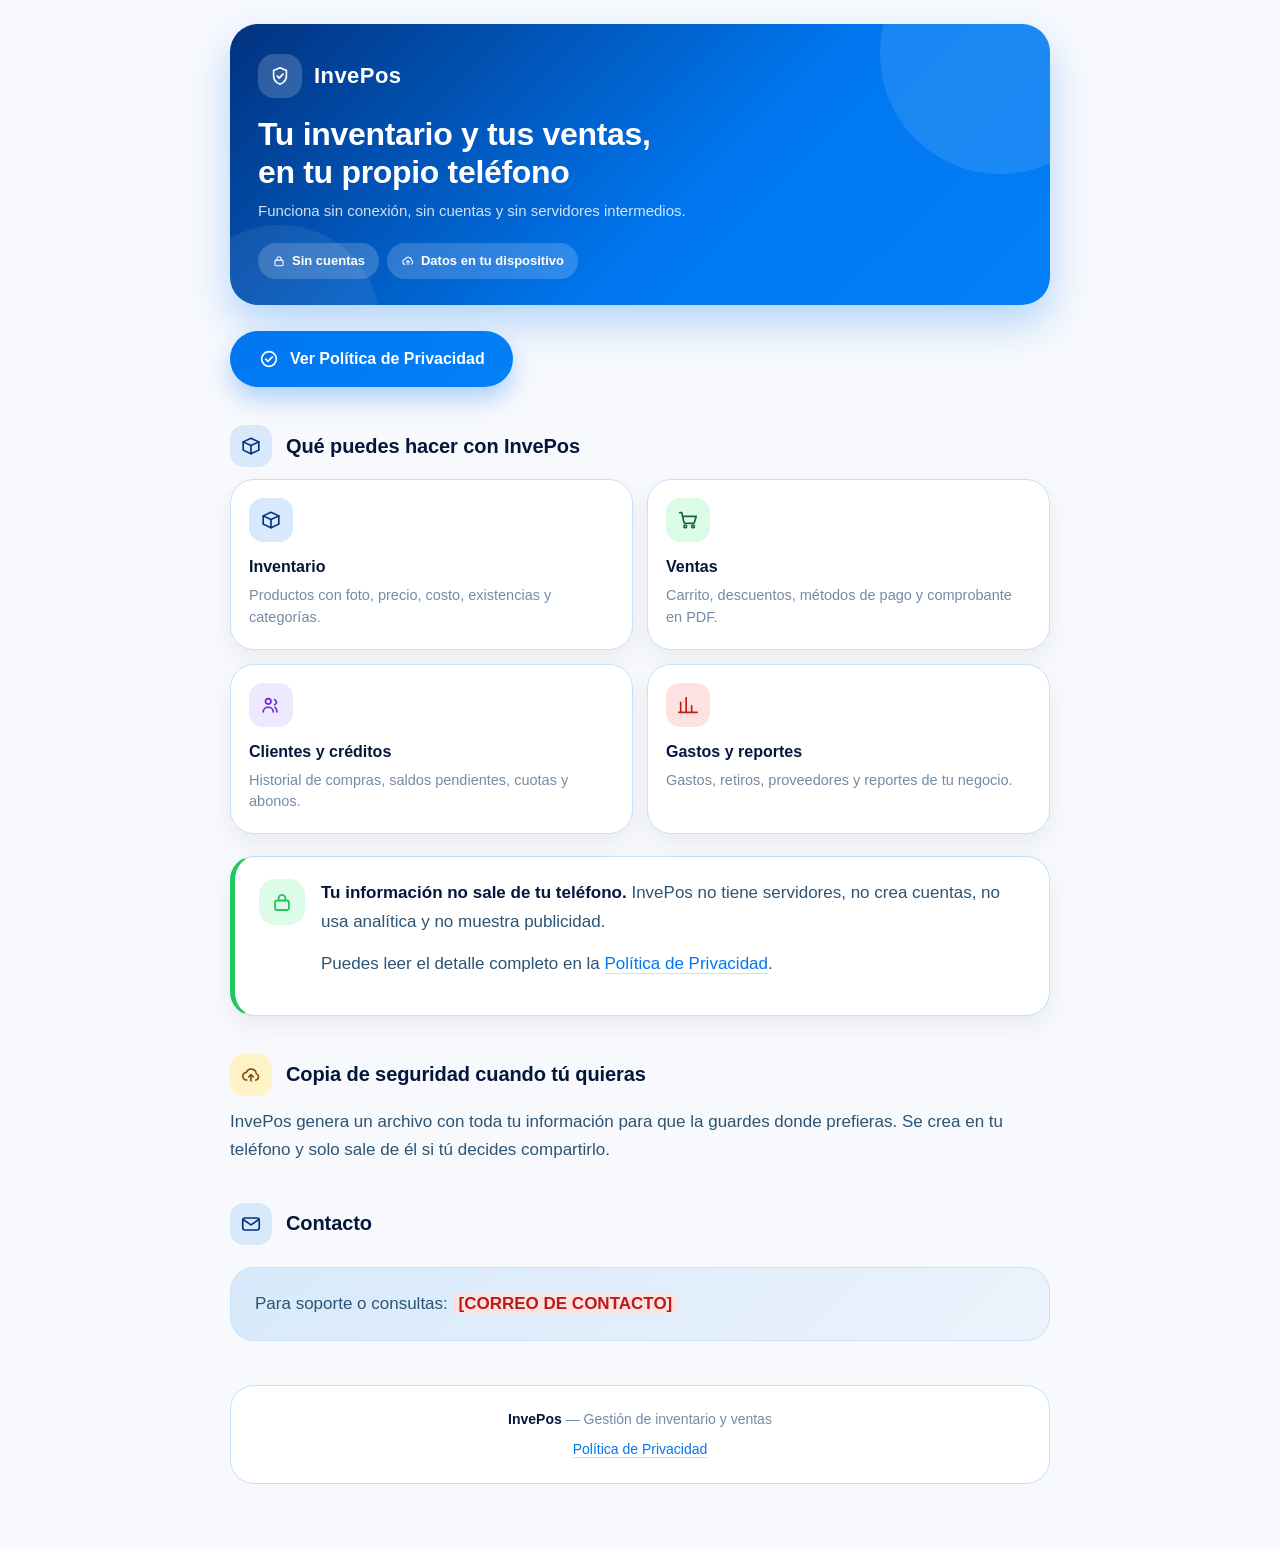
==== index.html @ 4da855ca "Sitio publico de politica de privacidad de InvePos" ====
<!DOCTYPE html>
<html lang="es">
<head>
<meta charset="utf-8">
<meta name="viewport" content="width=device-width, initial-scale=1">
<title>InvePos — Gestión de inventario y ventas</title>
<meta name="description" content="InvePos, la aplicación de inventario y punto de venta que funciona completamente en tu dispositivo.">
<link rel="stylesheet" href="styles.css">
</head>
<body>
<div class="wrap">

    <header class="hero">
        <div class="marca">
            <span class="logo"><svg viewBox="0 0 24 24" fill="none" stroke="currentColor" stroke-width="1.8" stroke-linecap="round" stroke-linejoin="round" aria-hidden="true"><path d="M12 3l7 3v6c0 4.4-2.9 7.4-7 9-4.1-1.6-7-4.6-7-9V6l7-3z"/><path d="M9 12.2l2.1 2.1L15.2 10"/></svg></span>
            <span class="nombre">InvePos</span>
        </div>
        <h1>Tu inventario y tus ventas,<br>en tu propio teléfono</h1>
        <p class="subtitulo">Funciona sin conexión, sin cuentas y sin servidores intermedios.</p>
        <div class="pills">
            <span class="pill"><svg viewBox="0 0 24 24" fill="none" stroke="currentColor" stroke-width="1.8" stroke-linecap="round" stroke-linejoin="round" aria-hidden="true"><rect x="5" y="10.5" width="14" height="9.5" rx="2.2"/><path d="M8.6 10.5V8.2a3.4 3.4 0 016.8 0v2.3"/></svg>Sin cuentas</span>
            <span class="pill"><svg viewBox="0 0 24 24" fill="none" stroke="currentColor" stroke-width="1.8" stroke-linecap="round" stroke-linejoin="round" aria-hidden="true"><path d="M7.5 17.5a4.2 4.2 0 01-.5-8.4 5.6 5.6 0 0110.8 1.5 3.6 3.6 0 01-.6 6.9"/><path d="M12 11.5v7"/><path d="M9.5 14L12 11.5 14.5 14"/></svg>Datos en tu dispositivo</span>
        </div>
    </header>

    <div class="botones">
        <a class="boton" href="privacidad/"><svg viewBox="0 0 24 24" fill="none" stroke="currentColor" stroke-width="1.8" stroke-linecap="round" stroke-linejoin="round" aria-hidden="true"><circle cx="12" cy="12" r="8"/><path d="M8.4 12.2l2.4 2.4 4.8-4.9"/></svg>Ver Política de Privacidad</a>
    </div>

    <div class="sec">
        <span class="ico"><svg viewBox="0 0 24 24" fill="none" stroke="currentColor" stroke-width="1.8" stroke-linecap="round" stroke-linejoin="round" aria-hidden="true"><path d="M3.5 7.5L12 3.5l8.5 4v9L12 20.5l-8.5-4v-9z"/><path d="M3.5 7.5L12 11.5l8.5-4"/><path d="M12 11.5v9"/></svg></span>
        <h2>Qué puedes hacer con InvePos</h2>
    </div>
    <div class="grid">
        <div class="accion">
            <span class="ico azul"><svg viewBox="0 0 24 24" fill="none" stroke="currentColor" stroke-width="1.8" stroke-linecap="round" stroke-linejoin="round" aria-hidden="true"><path d="M3.5 7.5L12 3.5l8.5 4v9L12 20.5l-8.5-4v-9z"/><path d="M3.5 7.5L12 11.5l8.5-4"/><path d="M12 11.5v9"/></svg></span>
            <h3>Inventario</h3>
            <p>Productos con foto, precio, costo, existencias y categorías.</p>
        </div>
        <div class="accion">
            <span class="ico verde2"><svg viewBox="0 0 24 24" fill="none" stroke="currentColor" stroke-width="1.8" stroke-linecap="round" stroke-linejoin="round" aria-hidden="true"><circle cx="9" cy="19" r="1.5"/><circle cx="17.5" cy="19" r="1.5"/><path d="M3 4h2.2l2.3 10.4a1.5 1.5 0 001.5 1.2h8.6a1.5 1.5 0 001.46-1.14L21 8H6"/></svg></span>
            <h3>Ventas</h3>
            <p>Carrito, descuentos, métodos de pago y comprobante en PDF.</p>
        </div>
        <div class="accion">
            <span class="ico morado"><svg viewBox="0 0 24 24" fill="none" stroke="currentColor" stroke-width="1.8" stroke-linecap="round" stroke-linejoin="round" aria-hidden="true"><circle cx="9" cy="8" r="3"/><path d="M3.5 19.5c0-3 2.5-5 5.5-5s5.5 2 5.5 5"/><path d="M16 6.2a3 3 0 010 5.6"/><path d="M18.5 19.5c0-2.1-.8-3.9-2-5"/></svg></span>
            <h3>Clientes y créditos</h3>
            <p>Historial de compras, saldos pendientes, cuotas y abonos.</p>
        </div>
        <div class="accion">
            <span class="ico rojo2"><svg viewBox="0 0 24 24" fill="none" stroke="currentColor" stroke-width="1.8" stroke-linecap="round" stroke-linejoin="round" aria-hidden="true"><path d="M4 20V9M10 20V4M16 20v-7M22 20H2"/></svg></span>
            <h3>Gastos y reportes</h3>
            <p>Gastos, retiros, proveedores y reportes de tu negocio.</p>
        </div>
    </div>

    <div class="card destacada">
        <span class="ico-grande"><svg viewBox="0 0 24 24" fill="none" stroke="currentColor" stroke-width="1.8" stroke-linecap="round" stroke-linejoin="round" aria-hidden="true"><rect x="5" y="10.5" width="14" height="9.5" rx="2.2"/><path d="M8.6 10.5V8.2a3.4 3.4 0 016.8 0v2.3"/></svg></span>
        <div>
            <p><strong>Tu información no sale de tu teléfono.</strong> InvePos no tiene servidores, no
            crea cuentas, no usa analítica y no muestra publicidad.</p>
            <p>Puedes leer el detalle completo en la
            <a href="privacidad/">Política de Privacidad</a>.</p>
        </div>
    </div>

    <div class="sec">
        <span class="ico ambar"><svg viewBox="0 0 24 24" fill="none" stroke="currentColor" stroke-width="1.8" stroke-linecap="round" stroke-linejoin="round" aria-hidden="true"><path d="M7.5 17.5a4.2 4.2 0 01-.5-8.4 5.6 5.6 0 0110.8 1.5 3.6 3.6 0 01-.6 6.9"/><path d="M12 11.5v7"/><path d="M9.5 14L12 11.5 14.5 14"/></svg></span>
        <h2>Copia de seguridad cuando tú quieras</h2>
    </div>
    <p>InvePos genera un archivo con toda tu información para que la guardes donde prefieras. Se crea
    en tu teléfono y solo sale de él si tú decides compartirlo.</p>

    <div class="sec">
        <span class="ico"><svg viewBox="0 0 24 24" fill="none" stroke="currentColor" stroke-width="1.8" stroke-linecap="round" stroke-linejoin="round" aria-hidden="true"><rect x="3" y="5.5" width="18" height="13" rx="2.4"/><path d="M3.8 7.4l8.2 5.6 8.2-5.6"/></svg></span>
        <h2>Contacto</h2>
    </div>
    <div class="contacto">
        <p>Para soporte o consultas: <strong><span class="relleno">[CORREO DE CONTACTO]</span></strong></p>
    </div>

    <footer class="pie">
        <p><strong>InvePos</strong> — Gestión de inventario y ventas</p>
        <p><a href="privacidad/">Política de Privacidad</a></p>
    </footer>

</div>
</body>
</html>
---- styles.css ----
/* ==========================================================================
   Invo — web pública
   Estilos basados en los tokens reales de la app (src/theme/colors.ts).
   HTML plano, sin JavaScript y sin recursos externos: la política debe
   cargar siempre, incluso con JS bloqueado o red lenta.
   ========================================================================== */

:root {
    /* Marca */
    --primary: #0077F0;
    --primary-bright: #0380F8;
    --primary-deep: #02327E;
    --navy: #0D2850;
    --deep-navy: #04173B;
    --soft-blue: #C8E1F9;
    --blue-surface: #D7E9FB;
    --light-surface: #ECF3FC;

    /* Neutros y textos */
    --background: #F7F9FD;
    --surface: #FFFFFF;
    --text-primary: #04173B;
    --text-secondary: #2C5474;
    --text-muted: #748BA5;

    /* Semánticos */
    --warning: #F59E0B;
    --warning-light: #FEF3C7;
    --warning-text: #854D0E;
    --success: #22C55E;
    --success-light: #DCFCE7;
    --success-text: #166534;
    --danger: #EF4444;
    --danger-light: #FEE2E2;

    /* Formas */
    --radius-lg: 16px;
    --radius-xl: 24px;
    --radius-2xl: 28px;
    --radius-full: 999px;

    --shadow-card: 0 10px 24px rgba(4, 23, 59, 0.06);
    --shadow-hero: 0 18px 40px rgba(0, 119, 240, 0.28);
}

* { box-sizing: border-box; }

html { -webkit-text-size-adjust: 100%; scroll-behavior: smooth; }

body {
    margin: 0;
    overflow-x: hidden;
    padding: 0 20px 64px;
    background: var(--background);
    color: var(--text-primary);
    font-family: -apple-system, BlinkMacSystemFont, "Segoe UI", Roboto, "Helvetica Neue", Arial, sans-serif;
    font-size: 17px;
    line-height: 1.68;
}

.wrap { max-width: 820px; margin: 0 auto; }

svg { width: 22px; height: 22px; display: block; }

/* ── Hero con degradado (igual que la tarjeta de resumen de la app) ── */
.hero {
    position: relative;
    overflow: hidden;
    margin-top: 24px;
    padding: 30px 28px 26px;
    border-radius: var(--radius-2xl);
    background: linear-gradient(135deg, var(--primary-deep) 0%, var(--primary) 58%, var(--primary-bright) 100%);
    box-shadow: var(--shadow-hero);
    color: #fff;
}

.hero::before {
    content: "";
    position: absolute;
    top: -90px;
    right: -70px;
    width: 240px;
    height: 240px;
    border-radius: 50%;
    background: rgba(255, 255, 255, 0.10);
}

.hero::after {
    content: "";
    position: absolute;
    bottom: -120px;
    left: -50px;
    width: 200px;
    height: 200px;
    border-radius: 50%;
    background: rgba(255, 255, 255, 0.07);
}

.hero > * { position: relative; }

.marca {
    display: flex;
    align-items: center;
    gap: 12px;
    margin-bottom: 18px;
}

.marca .logo {
    width: 44px;
    height: 44px;
    border-radius: var(--radius-lg);
    background: rgba(255, 255, 255, 0.18);
    display: grid;
    place-items: center;
    color: #fff;
}

.marca .nombre {
    font-size: 22px;
    font-weight: 800;
    letter-spacing: 0.02em;
}

.hero h1 {
    margin: 0 0 6px;
    font-size: 32px;
    line-height: 1.18;
    font-weight: 800;
    letter-spacing: -0.01em;
}

.hero .subtitulo {
    margin: 0 0 20px;
    font-size: 15px;
    color: rgba(255, 255, 255, 0.82);
}

.pills { display: flex; flex-wrap: wrap; gap: 8px; }

.pill {
    display: inline-flex;
    align-items: center;
    gap: 6px;
    padding: 7px 14px;
    border-radius: var(--radius-full);
    background: rgba(255, 255, 255, 0.18);
    font-size: 13px;
    font-weight: 600;
    color: #fff;
    white-space: nowrap;
    max-width: 100%;
}

.pill svg { width: 14px; height: 14px; }

/* Línea de metadatos del hero: aquí van los textos largos, no en los pills */
.hero-meta {
    margin: 14px 0 0;
    font-size: 14px;
    color: rgba(255, 255, 255, 0.85);
}

/* ── Tarjetas ── */
.card {
    background: var(--surface);
    border: 1px solid var(--soft-blue);
    border-radius: var(--radius-xl);
    padding: 22px 24px;
    box-shadow: var(--shadow-card);
    margin: 22px 0;
}

.card > :last-child { margin-bottom: 0; }

.card.destacada {
    border-left: 5px solid var(--success);
    display: flex;
    gap: 16px;
    align-items: flex-start;
}

.card.destacada .ico-grande {
    flex: 0 0 auto;
    width: 46px;
    height: 46px;
    border-radius: var(--radius-lg);
    background: var(--success-light);
    color: var(--success);
    display: grid;
    place-items: center;
}

.card.destacada .ico-grande svg { width: 24px; height: 24px; }

/* ── Encabezado de sección con icono en círculo pastel ── */
.sec {
    display: flex;
    align-items: center;
    gap: 14px;
    margin: 38px 0 12px;
}

.sec .ico {
    flex: 0 0 auto;
    width: 42px;
    height: 42px;
    border-radius: 14px;
    background: var(--blue-surface);
    color: var(--primary-deep);
    display: grid;
    place-items: center;
}

.sec .ico.verde { background: var(--success-light); color: var(--success-text); }
.sec .ico.rojo { background: var(--danger-light); color: #B91C1C; }
.sec .ico.ambar { background: var(--warning-light); color: var(--warning-text); }

.sec h2 {
    margin: 0;
    font-size: 20px;
    font-weight: 750;
    color: var(--text-primary);
    letter-spacing: -0.005em;
}

/* ── Texto ── */
p { margin: 0 0 14px; color: var(--text-secondary); }
h3 { margin: 24px 0 8px; font-size: 17px; color: var(--text-primary); }
ul { margin: 0 0 16px; padding-left: 4px; list-style: none; }
li {
    position: relative;
    padding-left: 24px;
    margin-bottom: 8px;
    color: var(--text-secondary);
}
li::before {
    content: "";
    position: absolute;
    left: 6px;
    top: 11px;
    width: 6px;
    height: 6px;
    border-radius: 50%;
    background: var(--primary);
}
li ul { margin-top: 8px; }

strong { color: var(--text-primary); font-weight: 700; }
a { color: var(--primary); text-decoration: none; border-bottom: 1px solid var(--soft-blue); }
a:hover { border-bottom-color: var(--primary); }

code {
    background: var(--light-surface);
    border: 1px solid var(--soft-blue);
    border-radius: 6px;
    padding: 1px 6px;
    font-size: 15px;
    color: var(--primary-deep);
}

/* ── Avisos ── */
.aviso {
    display: flex;
    gap: 16px;
    align-items: flex-start;
    background: var(--warning-light);
    border: 1px solid #FCD34D;
    border-radius: var(--radius-xl);
    padding: 20px 22px;
    margin: 22px 0;
}

.aviso .ico-aviso {
    flex: 0 0 auto;
    width: 42px;
    height: 42px;
    border-radius: 14px;
    background: rgba(245, 158, 11, 0.22);
    color: var(--warning-text);
    display: grid;
    place-items: center;
}

.aviso p, .aviso strong { color: var(--warning-text); }
.aviso p:last-child { margin-bottom: 0; }
.aviso ol { margin: 6px 0 0; padding-left: 20px; }
.aviso li { color: var(--warning-text); padding-left: 4px; margin-bottom: 10px; }
.aviso li::before { display: none; }
.aviso li:last-child { margin-bottom: 0; }

/* ── Tabla de permisos ── */
.tabla {
    border: 1px solid var(--soft-blue);
    border-radius: var(--radius-xl);
    overflow: hidden;
    margin: 8px 0 20px;
    background: var(--surface);
    box-shadow: var(--shadow-card);
}

/* table-layout: fixed es lo que impide que la tabla ensanche la página:
   reparte el ancho del contenedor y hace que el texto se ajuste dentro. */
table {
    width: 100%;
    border-collapse: collapse;
    font-size: 15.5px;
    table-layout: fixed;
}

th, td {
    text-align: left;
    padding: 13px 18px;
    vertical-align: top;
    overflow-wrap: anywhere;
    word-break: break-word;
}

th {
    background: var(--blue-surface);
    color: var(--primary-deep);
    font-weight: 750;
    font-size: 14px;
    letter-spacing: 0.02em;
    text-transform: uppercase;
}

td { color: var(--text-secondary); border-top: 1px solid var(--soft-blue); }
td:first-child { font-weight: 650; color: var(--text-primary); width: 28%; }
td:last-child { width: 24%; }

/* ── Contacto y pie ── */
.contacto {
    background: linear-gradient(135deg, var(--blue-surface) 0%, var(--light-surface) 100%);
    border: 1px solid var(--soft-blue);
    border-radius: var(--radius-xl);
    padding: 22px 24px;
    margin: 22px 0 28px;
}

.contacto p { margin: 0; color: var(--text-secondary); }
.contacto strong { color: var(--primary-deep); }

footer.pie {
    margin-top: 44px;
    padding: 22px 24px;
    border-radius: var(--radius-xl);
    background: var(--surface);
    border: 1px solid var(--soft-blue);
    text-align: center;
    font-size: 14px;
    color: var(--text-muted);
}

footer.pie p { margin: 0 0 6px; color: var(--text-muted); font-size: 14px; }
footer.pie p:last-child { margin-bottom: 0; }

/* ── Botones pill ── */
.botones { display: flex; flex-wrap: wrap; gap: 12px; margin: 26px 0 8px; }

.boton {
    display: inline-flex;
    align-items: center;
    gap: 10px;
    background: linear-gradient(135deg, var(--primary) 0%, var(--primary-bright) 100%);
    color: #fff;
    font-weight: 700;
    font-size: 16px;
    padding: 15px 28px;
    border-radius: var(--radius-full);
    box-shadow: 0 12px 24px rgba(0, 119, 240, 0.30);
    border: none;
}

.boton.secundario {
    background: var(--surface);
    color: var(--primary-deep);
    border: 1.5px solid var(--primary);
    box-shadow: none;
}

/* ── Marcadores por reemplazar ── */
.relleno {
    background: var(--danger-light);
    color: #B91C1C;
    font-weight: 700;
    padding: 1px 6px;
    border-radius: 6px;
    overflow-wrap: anywhere;
    word-break: break-word;
    box-decoration-break: clone;
    -webkit-box-decoration-break: clone;
}

/* ── Rejilla de acciones (misma idea que el dashboard de la app) ── */
.grid {
    display: grid;
    grid-template-columns: repeat(2, 1fr);
    gap: 14px;
    margin: 10px 0 22px;
}

.accion {
    background: var(--surface);
    border: 1px solid var(--soft-blue);
    border-radius: var(--radius-xl);
    padding: 18px 18px 20px;
    box-shadow: var(--shadow-card);
}

.accion .ico {
    width: 44px;
    height: 44px;
    border-radius: 14px;
    display: grid;
    place-items: center;
    margin-bottom: 12px;
}

.accion h3 { margin: 0 0 4px; font-size: 16px; font-weight: 750; }
.accion p { margin: 0; font-size: 14.5px; color: var(--text-muted); line-height: 1.5; }

.ico.azul   { background: var(--blue-surface);  color: var(--primary-deep); }
.ico.verde2 { background: var(--success-light); color: var(--success-text); }
.ico.rojo2  { background: var(--danger-light);  color: #B91C1C; }
.ico.morado { background: #EDE9FE;              color: #6D28D9; }

@media (max-width: 560px) {
    .grid { grid-template-columns: 1fr; }
}

/* ── Responsive ── */
@media (max-width: 560px) {
    body { font-size: 16px; padding: 0 16px 48px; }
    .hero { padding: 26px 22px 22px; }
    .hero h1 { font-size: 26px; }
    .sec h2 { font-size: 18px; }
    .card, .aviso, .contacto { padding: 18px 18px; }
    .card.destacada, .aviso { flex-direction: column; gap: 12px; }
    .boton { width: 100%; justify-content: center; }

    /* Tabla de permisos → tarjetas apiladas */
    .tabla table, .tabla tr, .tabla td { display: block; width: auto; }
    .tabla tr:first-child { display: none; }
    .tabla tr {
        padding: 16px 18px;
        border-top: 1px solid var(--soft-blue);
    }
    .tabla tr:first-of-type { border-top: none; }
    .tabla td { border: none; padding: 0; }
    .tabla td:first-child {
        width: auto !important;
        font-size: 16px;
        margin-bottom: 6px;
    }
    .tabla td:nth-child(2) {
        width: auto !important;
        font-size: 14.5px;
        line-height: 1.55;
    }
    .tabla td:last-child {
        width: auto !important;
        margin-top: 9px;
        font-size: 13.5px;
        color: var(--text-muted);
    }
    .tabla td:last-child::before {
        content: "Obligatorio: ";
        font-weight: 700;
        color: var(--text-primary);
    }
}

/* ── Impresión ── */
@media print {
    body { background: #fff; padding: 0; font-size: 11.5pt; color: #000; }
    .hero {
        background: none !important;
        color: #000;
        box-shadow: none;
        border: 1px solid #999;
        padding: 16px 18px;
    }
    .hero h1 { font-size: 18pt; }
    .hero .subtitulo, .pill { color: #333; }
    .pill { background: #eee; }
    .marca .logo { background: #eee; color: #333; }
    .card, .tabla, .aviso, .contacto { box-shadow: none; page-break-inside: avoid; }
    .sec { page-break-after: avoid; }
    .botones { display: none; }
    a { color: #000; border: none; }
}
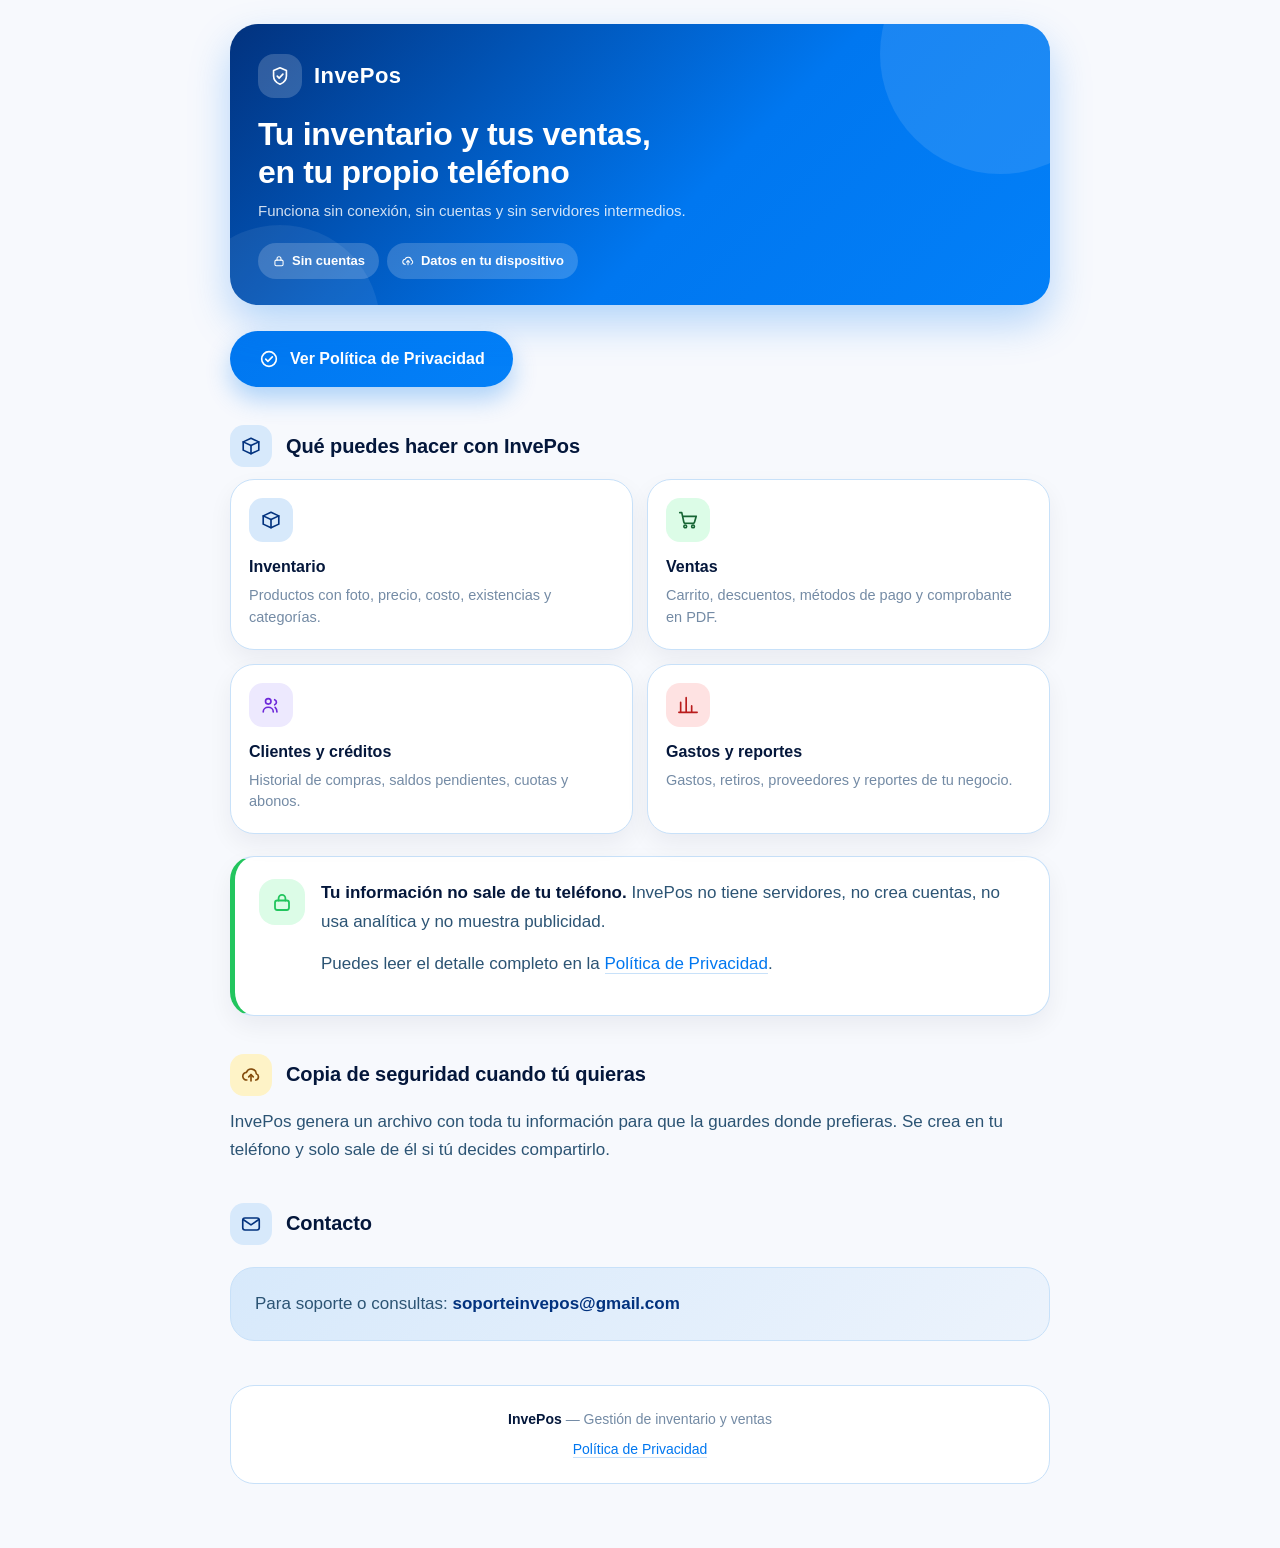
==== commit 0b341a88: "Anadir correo de contacto soporteinvepos@gmail.com" ====
--- a/index.html
+++ b/index.html
@@ -76,7 +76,7 @@
         <h2>Contacto</h2>
     </div>
     <div class="contacto">
-        <p>Para soporte o consultas: <strong><span class="relleno">[CORREO DE CONTACTO]</span></strong></p>
+        <p>Para soporte o consultas: <strong>soporteinvepos@gmail.com</strong></p>
     </div>
 
     <footer class="pie">
--- a/styles.css
+++ b/styles.css
@@ -1,5 +1,5 @@
 /* ==========================================================================
-   Invo — web pública
+   InvePos — web pública
    Estilos basados en los tokens reales de la app (src/theme/colors.ts).
    HTML plano, sin JavaScript y sin recursos externos: la política debe
    cargar siempre, incluso con JS bloqueado o red lenta.
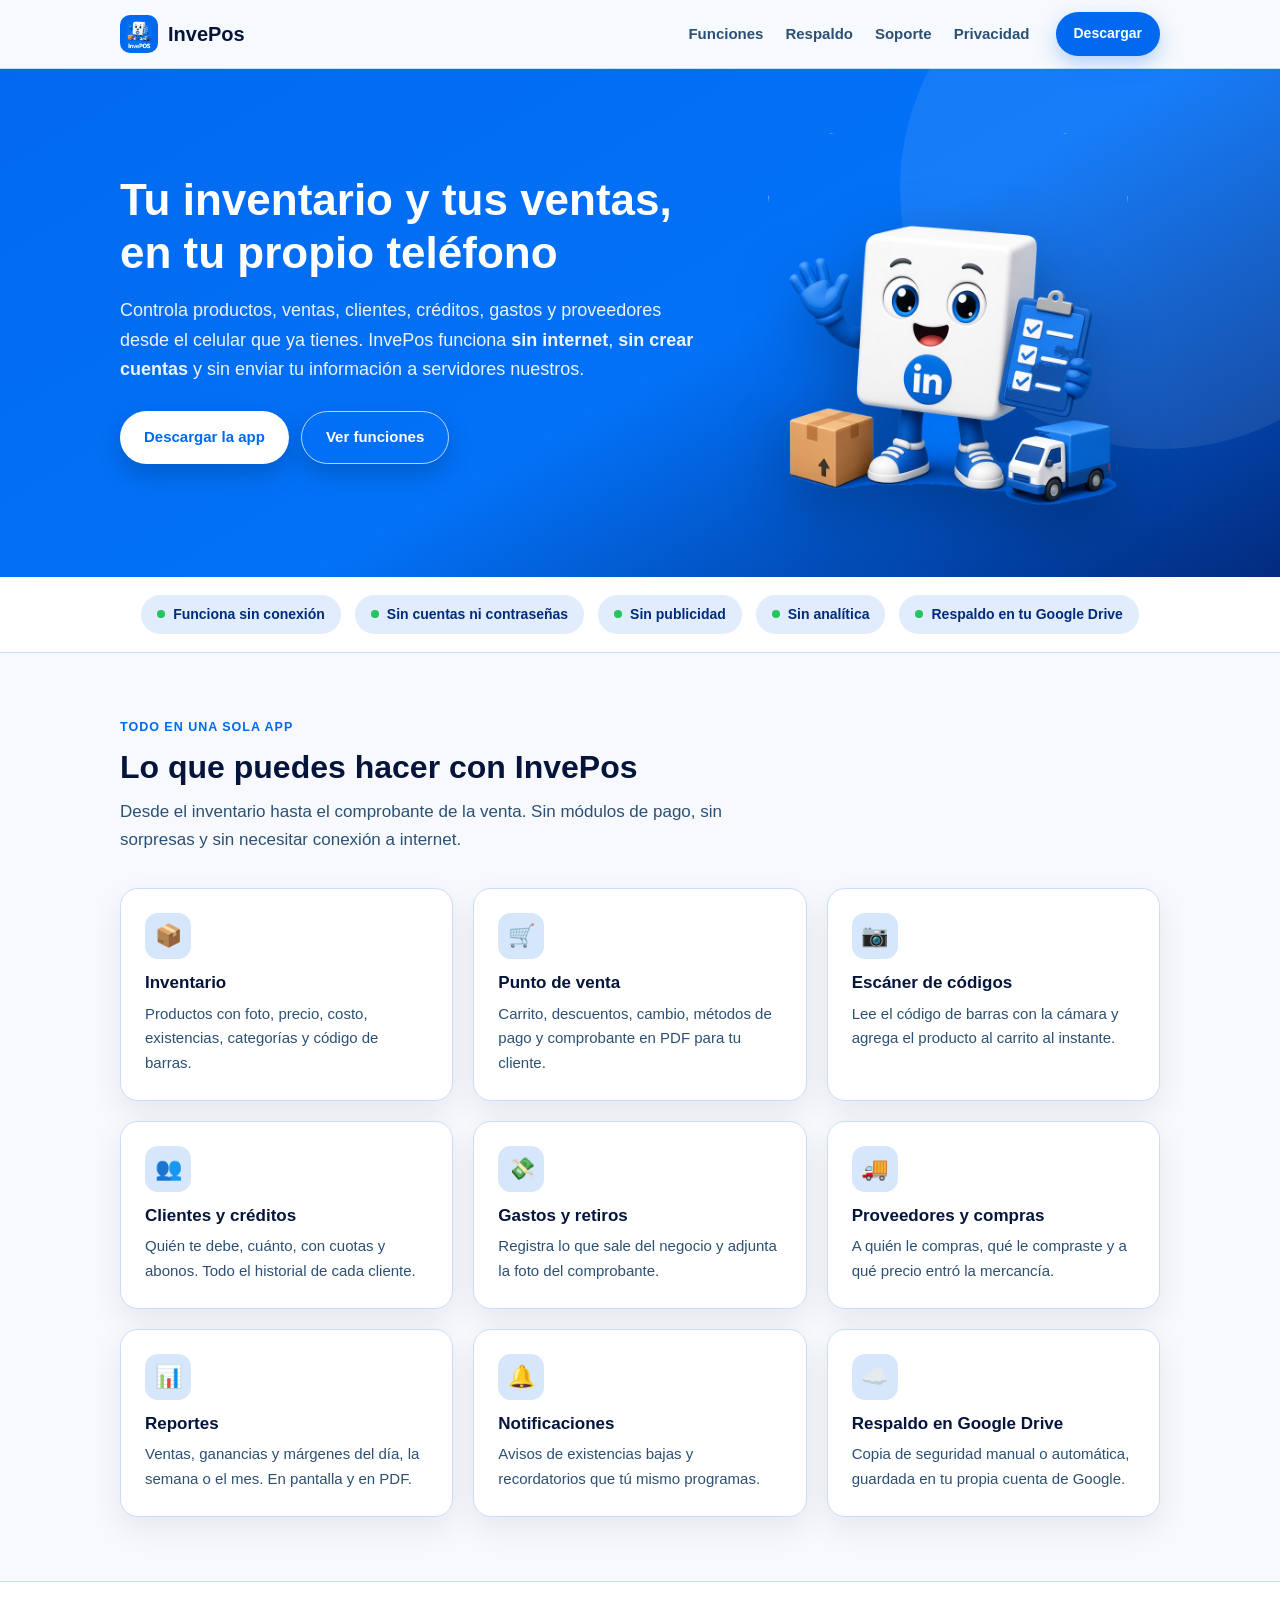
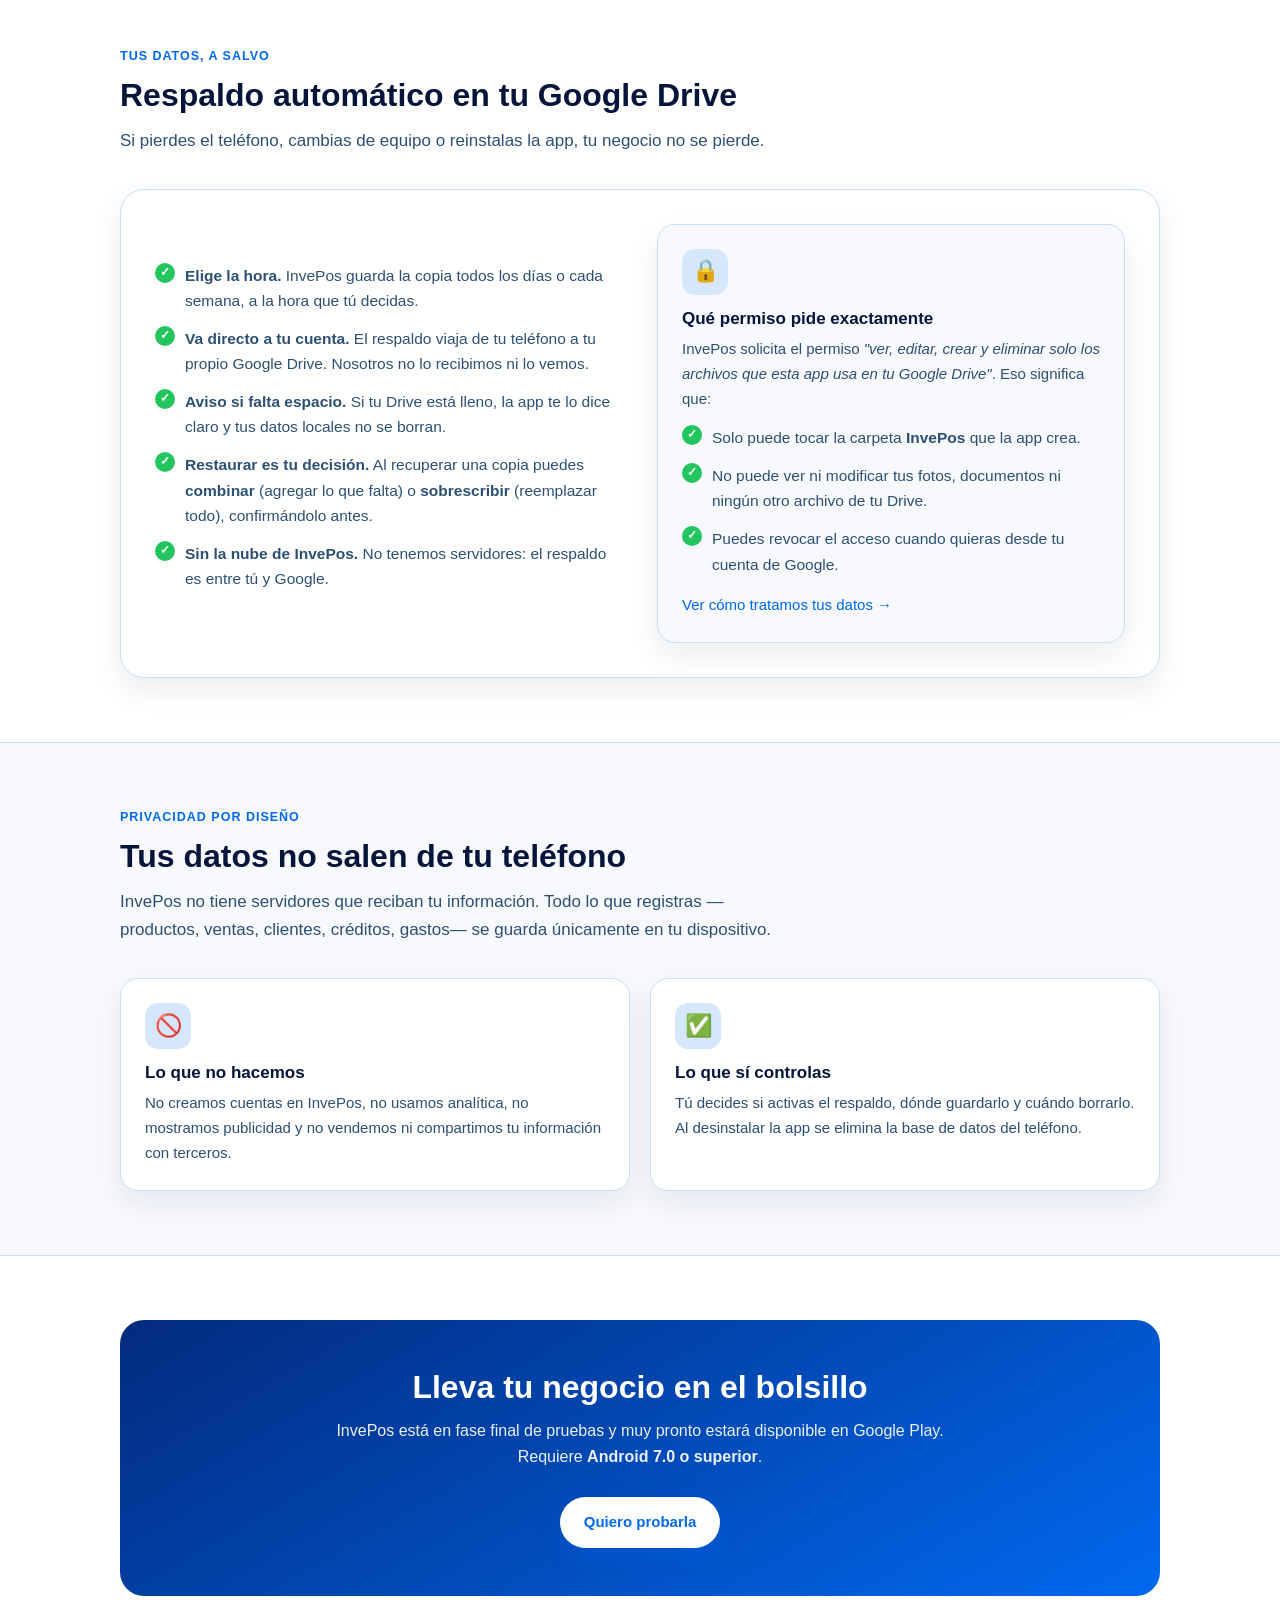
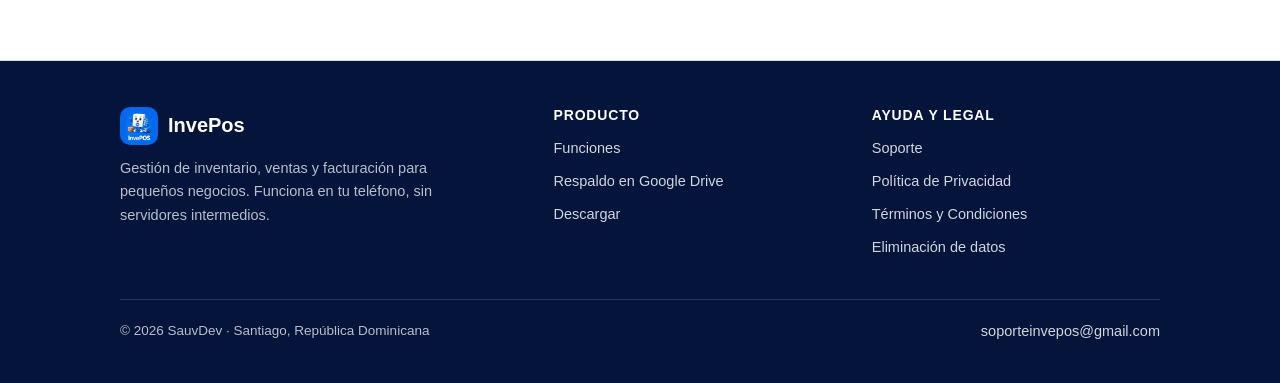
==== commit 7945d885: "Ajuste del sitio con los nuevos cambios de la app (respaldo en Google Drive) - Portada rediseñada co" ====
--- a/index.html
+++ b/index.html
@@ -3,87 +3,158 @@
 <head>
 <meta charset="utf-8">
 <meta name="viewport" content="width=device-width, initial-scale=1">
-<title>InvePos — Gestión de inventario y ventas</title>
-<meta name="description" content="InvePos, la aplicación de inventario y punto de venta que funciona completamente en tu dispositivo.">
-<link rel="stylesheet" href="styles.css">
+<title>InvePos — Inventario, ventas y facturación para tu negocio</title>
+<meta name="description" content="InvePos es el punto de venta para tu negocio: productos, ventas, clientes, créditos, gastos y proveedores. Funciona sin internet y sin cuentas, con respaldo opcional en tu propio Google Drive.">
+<link rel="canonical" href="https://dansauv.github.io/InvePos-privacy-policy/">
+<meta property="og:title" content="InvePos — Inventario, ventas y facturación para tu negocio">
+<meta property="og:description" content="InvePos es el punto de venta para tu negocio: productos, ventas, clientes, créditos, gastos y proveedores. Funciona sin internet y sin cuentas, con respaldo opcional en tu propio Google Drive.">
+<meta property="og:type" content="website">
+<meta property="og:url" content="https://dansauv.github.io/InvePos-privacy-policy/">
+<meta property="og:image" content="https://dansauv.github.io/InvePos-privacy-policy/assets/icono.png">
+<meta name="theme-color" content="#0169EF">
+<link rel="icon" href="assets/icono.png">
+<link rel="apple-touch-icon" href="assets/icono.png">
+<link rel="stylesheet" href="assets/estilos.css">
 </head>
 <body>
-<div class="wrap">
+<header class="topbar">
+  <div class="wrap">
+    <a class="brand" href="./"><img src="assets/icono.png" alt="InvePos">InvePos</a>
+    <nav class="nav">
+      <a href="#funciones">Funciones</a>
+      <a href="#respaldo">Respaldo</a>
+      <a href="soporte/">Soporte</a>
+      <a href="privacidad/">Privacidad</a>
+      <a class="btn small" href="#descargar">Descargar</a>
+    </nav>
+  </div>
+</header>
+<main>
+  <section class="hero">
+    <div class="wrap">
+      <div>
+        <h1>Tu inventario y tus ventas, en tu propio teléfono</h1>
+        <p class="lead">Controla productos, ventas, clientes, créditos, gastos y proveedores desde el celular que ya tienes. InvePos funciona <strong>sin internet</strong>, <strong>sin crear cuentas</strong> y sin enviar tu información a servidores nuestros.</p>
+        <div class="acciones">
+          <a class="btn" href="#descargar">Descargar la app</a>
+          <a class="btn ghost" href="#funciones">Ver funciones</a>
+        </div>
+      </div>
+      <div><img class="mascota" src="assets/mascota.png" alt="Mascota de InvePos saludando"></div>
+    </div>
+  </section>
 
-    <header class="hero">
-        <div class="marca">
-            <span class="logo"><svg viewBox="0 0 24 24" fill="none" stroke="currentColor" stroke-width="1.8" stroke-linecap="round" stroke-linejoin="round" aria-hidden="true"><path d="M12 3l7 3v6c0 4.4-2.9 7.4-7 9-4.1-1.6-7-4.6-7-9V6l7-3z"/><path d="M9 12.2l2.1 2.1L15.2 10"/></svg></span>
-            <span class="nombre">InvePos</span>
+  <div class="trust">
+    <div class="wrap">
+      <span class="chip"><span class="dot"></span> Funciona sin conexión</span>
+      <span class="chip"><span class="dot"></span> Sin cuentas ni contraseñas</span>
+      <span class="chip"><span class="dot"></span> Sin publicidad</span>
+      <span class="chip"><span class="dot"></span> Sin analítica</span>
+      <span class="chip"><span class="dot"></span> Respaldo en tu Google Drive</span>
+    </div>
+  </div>
+
+  <section id="funciones">
+    <div class="wrap">
+      <div class="eyebrow">Todo en una sola app</div>
+      <h2>Lo que puedes hacer con InvePos</h2>
+      <p class="intro">Desde el inventario hasta el comprobante de la venta. Sin módulos de pago, sin sorpresas y sin necesitar conexión a internet.</p>
+      <div class="grid">
+        <div class="card"><div class="ico">📦</div><h3>Inventario</h3><p>Productos con foto, precio, costo, existencias, categorías y código de barras.</p></div>
+        <div class="card"><div class="ico">🛒</div><h3>Punto de venta</h3><p>Carrito, descuentos, cambio, métodos de pago y comprobante en PDF para tu cliente.</p></div>
+        <div class="card"><div class="ico">📷</div><h3>Escáner de códigos</h3><p>Lee el código de barras con la cámara y agrega el producto al carrito al instante.</p></div>
+        <div class="card"><div class="ico">👥</div><h3>Clientes y créditos</h3><p>Quién te debe, cuánto, con cuotas y abonos. Todo el historial de cada cliente.</p></div>
+        <div class="card"><div class="ico">💸</div><h3>Gastos y retiros</h3><p>Registra lo que sale del negocio y adjunta la foto del comprobante.</p></div>
+        <div class="card"><div class="ico">🚚</div><h3>Proveedores y compras</h3><p>A quién le compras, qué le compraste y a qué precio entró la mercancía.</p></div>
+        <div class="card"><div class="ico">📊</div><h3>Reportes</h3><p>Ventas, ganancias y márgenes del día, la semana o el mes. En pantalla y en PDF.</p></div>
+        <div class="card"><div class="ico">🔔</div><h3>Notificaciones</h3><p>Avisos de existencias bajas y recordatorios que tú mismo programas.</p></div>
+        <div class="card"><div class="ico">☁️</div><h3>Respaldo en Google Drive</h3><p>Copia de seguridad manual o automática, guardada en tu propia cuenta de Google.</p></div>
+      </div>
+    </div>
+  </section>
+
+  <section class="alt" id="respaldo">
+    <div class="wrap">
+      <div class="eyebrow">Tus datos, a salvo</div>
+      <h2>Respaldo automático en tu Google Drive</h2>
+      <p class="intro">Si pierdes el teléfono, cambias de equipo o reinstalas la app, tu negocio no se pierde.</p>
+      <div class="destacado">
+        <div>
+          <ul class="lista-check">
+            <li><strong>Elige la hora.</strong> InvePos guarda la copia todos los días o cada semana, a la hora que tú decidas.</li>
+            <li><strong>Va directo a tu cuenta.</strong> El respaldo viaja de tu teléfono a tu propio Google Drive. Nosotros no lo recibimos ni lo vemos.</li>
+            <li><strong>Aviso si falta espacio.</strong> Si tu Drive está lleno, la app te lo dice claro y tus datos locales no se borran.</li>
+            <li><strong>Restaurar es tu decisión.</strong> Al recuperar una copia puedes <strong>combinar</strong> (agregar lo que falta) o <strong>sobrescribir</strong> (reemplazar todo), confirmándolo antes.</li>
+            <li><strong>Sin la nube de InvePos.</strong> No tenemos servidores: el respaldo es entre tú y Google.</li>
+          </ul>
         </div>
-        <h1>Tu inventario y tus ventas,<br>en tu propio teléfono</h1>
-        <p class="subtitulo">Funciona sin conexión, sin cuentas y sin servidores intermedios.</p>
-        <div class="pills">
-            <span class="pill"><svg viewBox="0 0 24 24" fill="none" stroke="currentColor" stroke-width="1.8" stroke-linecap="round" stroke-linejoin="round" aria-hidden="true"><rect x="5" y="10.5" width="14" height="9.5" rx="2.2"/><path d="M8.6 10.5V8.2a3.4 3.4 0 016.8 0v2.3"/></svg>Sin cuentas</span>
-            <span class="pill"><svg viewBox="0 0 24 24" fill="none" stroke="currentColor" stroke-width="1.8" stroke-linecap="round" stroke-linejoin="round" aria-hidden="true"><path d="M7.5 17.5a4.2 4.2 0 01-.5-8.4 5.6 5.6 0 0110.8 1.5 3.6 3.6 0 01-.6 6.9"/><path d="M12 11.5v7"/><path d="M9.5 14L12 11.5 14.5 14"/></svg>Datos en tu dispositivo</span>
+        <div>
+          <div class="card">
+            <div class="ico">🔒</div>
+            <h3>Qué permiso pide exactamente</h3>
+            <p style="margin-bottom:14px">InvePos solicita el permiso <em>"ver, editar, crear y eliminar solo los archivos que esta app usa en tu Google Drive"</em>. Eso significa que:</p>
+            <ul class="lista-check">
+              <li>Solo puede tocar la carpeta <strong>InvePos</strong> que la app crea.</li>
+              <li>No puede ver ni modificar tus fotos, documentos ni ningún otro archivo de tu Drive.</li>
+              <li>Puedes revocar el acceso cuando quieras desde tu cuenta de Google.</li>
+            </ul>
+            <p style="margin:16px 0 0"><a href="privacidad/">Ver cómo tratamos tus datos →</a></p>
+          </div>
         </div>
-    </header>
+      </div>
+    </div>
+  </section>
 
-    <div class="botones">
-        <a class="boton" href="privacidad/"><svg viewBox="0 0 24 24" fill="none" stroke="currentColor" stroke-width="1.8" stroke-linecap="round" stroke-linejoin="round" aria-hidden="true"><circle cx="12" cy="12" r="8"/><path d="M8.4 12.2l2.4 2.4 4.8-4.9"/></svg>Ver Política de Privacidad</a>
+  <section>
+    <div class="wrap">
+      <div class="eyebrow">Privacidad por diseño</div>
+      <h2>Tus datos no salen de tu teléfono</h2>
+      <p class="intro">InvePos no tiene servidores que reciban tu información. Todo lo que registras —productos, ventas, clientes, créditos, gastos— se guarda únicamente en tu dispositivo.</p>
+      <div class="grid two">
+        <div class="card"><div class="ico">🚫</div><h3>Lo que no hacemos</h3><p>No creamos cuentas en InvePos, no usamos analítica, no mostramos publicidad y no vendemos ni compartimos tu información con terceros.</p></div>
+        <div class="card"><div class="ico">✅</div><h3>Lo que sí controlas</h3><p>Tú decides si activas el respaldo, dónde guardarlo y cuándo borrarlo. Al desinstalar la app se elimina la base de datos del teléfono.</p></div>
+      </div>
     </div>
+  </section>
 
-    <div class="sec">
-        <span class="ico"><svg viewBox="0 0 24 24" fill="none" stroke="currentColor" stroke-width="1.8" stroke-linecap="round" stroke-linejoin="round" aria-hidden="true"><path d="M3.5 7.5L12 3.5l8.5 4v9L12 20.5l-8.5-4v-9z"/><path d="M3.5 7.5L12 11.5l8.5-4"/><path d="M12 11.5v9"/></svg></span>
-        <h2>Qué puedes hacer con InvePos</h2>
+  <section class="alt" id="descargar">
+    <div class="wrap">
+      <div class="cta">
+        <h2>Lleva tu negocio en el bolsillo</h2>
+        <p>InvePos está en fase final de pruebas y muy pronto estará disponible en Google Play. Requiere <strong>Android 7.0 o superior</strong>.</p>
+        <a class="btn" href="mailto:soporteinvepos@gmail.com?subject=Quiero%20probar%20InvePos">Quiero probarla</a>
+      </div>
     </div>
-    <div class="grid">
-        <div class="accion">
-            <span class="ico azul"><svg viewBox="0 0 24 24" fill="none" stroke="currentColor" stroke-width="1.8" stroke-linecap="round" stroke-linejoin="round" aria-hidden="true"><path d="M3.5 7.5L12 3.5l8.5 4v9L12 20.5l-8.5-4v-9z"/><path d="M3.5 7.5L12 11.5l8.5-4"/><path d="M12 11.5v9"/></svg></span>
-            <h3>Inventario</h3>
-            <p>Productos con foto, precio, costo, existencias y categorías.</p>
-        </div>
-        <div class="accion">
-            <span class="ico verde2"><svg viewBox="0 0 24 24" fill="none" stroke="currentColor" stroke-width="1.8" stroke-linecap="round" stroke-linejoin="round" aria-hidden="true"><circle cx="9" cy="19" r="1.5"/><circle cx="17.5" cy="19" r="1.5"/><path d="M3 4h2.2l2.3 10.4a1.5 1.5 0 001.5 1.2h8.6a1.5 1.5 0 001.46-1.14L21 8H6"/></svg></span>
-            <h3>Ventas</h3>
-            <p>Carrito, descuentos, métodos de pago y comprobante en PDF.</p>
-        </div>
-        <div class="accion">
-            <span class="ico morado"><svg viewBox="0 0 24 24" fill="none" stroke="currentColor" stroke-width="1.8" stroke-linecap="round" stroke-linejoin="round" aria-hidden="true"><circle cx="9" cy="8" r="3"/><path d="M3.5 19.5c0-3 2.5-5 5.5-5s5.5 2 5.5 5"/><path d="M16 6.2a3 3 0 010 5.6"/><path d="M18.5 19.5c0-2.1-.8-3.9-2-5"/></svg></span>
-            <h3>Clientes y créditos</h3>
-            <p>Historial de compras, saldos pendientes, cuotas y abonos.</p>
-        </div>
-        <div class="accion">
-            <span class="ico rojo2"><svg viewBox="0 0 24 24" fill="none" stroke="currentColor" stroke-width="1.8" stroke-linecap="round" stroke-linejoin="round" aria-hidden="true"><path d="M4 20V9M10 20V4M16 20v-7M22 20H2"/></svg></span>
-            <h3>Gastos y reportes</h3>
-            <p>Gastos, retiros, proveedores y reportes de tu negocio.</p>
-        </div>
+  </section>
+</main>
+
+<footer>
+  <div class="wrap">
+    <div class="cols">
+      <div>
+        <div class="brand" style="margin-bottom:12px"><img src="assets/icono.png" alt="InvePos" style="border-radius:10px">InvePos</div>
+        <p style="font-size:14.5px;max-width:320px">Gestión de inventario, ventas y facturación para pequeños negocios. Funciona en tu teléfono, sin servidores intermedios.</p>
+      </div>
+      <div>
+        <h4>Producto</h4>
+        <a href="#funciones">Funciones</a>
+        <a href="#respaldo">Respaldo en Google Drive</a>
+        <a href="#descargar">Descargar</a>
+      </div>
+      <div>
+        <h4>Ayuda y legal</h4>
+        <a href="soporte/">Soporte</a>
+        <a href="privacidad/">Política de Privacidad</a>
+        <a href="terminos/">Términos y Condiciones</a>
+        <a href="eliminar-datos/">Eliminación de datos</a>
+      </div>
     </div>
-
-    <div class="card destacada">
-        <span class="ico-grande"><svg viewBox="0 0 24 24" fill="none" stroke="currentColor" stroke-width="1.8" stroke-linecap="round" stroke-linejoin="round" aria-hidden="true"><rect x="5" y="10.5" width="14" height="9.5" rx="2.2"/><path d="M8.6 10.5V8.2a3.4 3.4 0 016.8 0v2.3"/></svg></span>
-        <div>
-            <p><strong>Tu información no sale de tu teléfono.</strong> InvePos no tiene servidores, no
-            crea cuentas, no usa analítica y no muestra publicidad.</p>
-            <p>Puedes leer el detalle completo en la
-            <a href="privacidad/">Política de Privacidad</a>.</p>
-        </div>
+    <div class="legal">
+      <span>© <span id="anio">2026</span> SauvDev · Santiago, República Dominicana</span>
+      <span><a href="mailto:soporteinvepos@gmail.com">soporteinvepos@gmail.com</a></span>
     </div>
-
-    <div class="sec">
-        <span class="ico ambar"><svg viewBox="0 0 24 24" fill="none" stroke="currentColor" stroke-width="1.8" stroke-linecap="round" stroke-linejoin="round" aria-hidden="true"><path d="M7.5 17.5a4.2 4.2 0 01-.5-8.4 5.6 5.6 0 0110.8 1.5 3.6 3.6 0 01-.6 6.9"/><path d="M12 11.5v7"/><path d="M9.5 14L12 11.5 14.5 14"/></svg></span>
-        <h2>Copia de seguridad cuando tú quieras</h2>
-    </div>
-    <p>InvePos genera un archivo con toda tu información para que la guardes donde prefieras. Se crea
-    en tu teléfono y solo sale de él si tú decides compartirlo.</p>
-
-    <div class="sec">
-        <span class="ico"><svg viewBox="0 0 24 24" fill="none" stroke="currentColor" stroke-width="1.8" stroke-linecap="round" stroke-linejoin="round" aria-hidden="true"><rect x="3" y="5.5" width="18" height="13" rx="2.4"/><path d="M3.8 7.4l8.2 5.6 8.2-5.6"/></svg></span>
-        <h2>Contacto</h2>
-    </div>
-    <div class="contacto">
-        <p>Para soporte o consultas: <strong>soporteinvepos@gmail.com</strong></p>
-    </div>
-
-    <footer class="pie">
-        <p><strong>InvePos</strong> — Gestión de inventario y ventas</p>
-        <p><a href="privacidad/">Política de Privacidad</a></p>
-    </footer>
-
-</div>
+  </div>
+</footer>
+<script>document.getElementById('anio').textContent=new Date().getFullYear();</script>
 </body>
-</html>
+</html>
--- a/assets/estilos.css
+++ b/assets/estilos.css
@@ -0,0 +1,195 @@
+/* ============================================================
+   InvePos — hoja de estilos del sitio
+   Paleta tomada de la propia app (src/theme/colors.ts)
+   ============================================================ */
+
+:root{
+  --primary:#0169EF;
+  --primary-bright:#0372F8;
+  --deep:#022B7E;
+  --navy:#0D2450;
+  --ink:#04143B;
+  --body:#2C5074;
+  --muted:#7488A5;
+  --border:#C8DEF9;
+  --bg:#F7F9FD;
+  --surface:#FFFFFF;
+  --soft:#D7E7FB;
+  --very-soft:#E1ECFC;
+  --success:#22C55E;
+  --warning:#F59E0B;
+  --danger:#EF4444;
+  --radius:18px;
+  --radius-sm:12px;
+  --max:1080px;
+  --shadow:0 12px 30px rgba(4,20,59,.08);
+  --shadow-lg:0 20px 50px rgba(4,20,59,.14);
+}
+
+*{box-sizing:border-box}
+html{scroll-behavior:smooth}
+body{
+  margin:0;
+  font-family:-apple-system,BlinkMacSystemFont,"Segoe UI",Roboto,"Helvetica Neue",Arial,sans-serif;
+  color:var(--body);
+  background:var(--bg);
+  line-height:1.65;
+  -webkit-font-smoothing:antialiased;
+}
+img{max-width:100%;height:auto;display:block}
+a{color:var(--primary);text-decoration:none}
+a:hover{text-decoration:underline}
+h1,h2,h3,h4{color:var(--ink);line-height:1.2;margin:0 0 .6em}
+p{margin:0 0 1em}
+.wrap{width:100%;max-width:var(--max);margin:0 auto;padding:0 20px}
+
+/* ---------- Cabecera ---------- */
+.topbar{
+  position:sticky;top:0;z-index:50;
+  background:rgba(247,249,253,.9);
+  backdrop-filter:saturate(180%) blur(12px);
+  border-bottom:1px solid var(--border);
+}
+.topbar .wrap{display:flex;align-items:center;gap:20px;height:68px}
+.brand{display:flex;align-items:center;gap:10px;font-weight:800;color:var(--ink);font-size:20px}
+.brand img{width:38px;height:38px;border-radius:10px}
+.brand:hover{text-decoration:none}
+.nav{margin-left:auto;display:flex;align-items:center;gap:22px}
+.nav a{color:var(--body);font-weight:600;font-size:15px}
+.nav a:hover{color:var(--primary);text-decoration:none}
+.nav .btn{margin-left:4px}
+
+/* ---------- Botones ---------- */
+.btn{
+  display:inline-flex;align-items:center;justify-content:center;gap:8px;
+  background:var(--primary);color:#fff !important;
+  padding:13px 24px;border-radius:999px;font-weight:700;font-size:15px;
+  box-shadow:0 8px 20px rgba(1,105,239,.28);
+  transition:transform .15s ease, box-shadow .15s ease;
+  border:0;cursor:pointer;
+}
+.btn:hover{transform:translateY(-2px);box-shadow:0 12px 26px rgba(1,105,239,.34);text-decoration:none}
+.btn.ghost{background:var(--surface);color:var(--primary) !important;border:1.5px solid var(--primary);box-shadow:none}
+.btn.ghost:hover{background:var(--very-soft)}
+.btn.small{padding:10px 18px;font-size:14px}
+
+/* ---------- Hero ---------- */
+.hero{
+  background:linear-gradient(150deg,var(--primary) 0%,var(--primary-bright) 55%,var(--deep) 100%);
+  color:#fff;padding:64px 0 72px;position:relative;overflow:hidden;
+}
+.hero:after{
+  content:"";position:absolute;right:-140px;top:-140px;width:520px;height:520px;
+  border-radius:50%;background:rgba(255,255,255,.08);
+}
+.hero .wrap{position:relative;z-index:2;display:grid;grid-template-columns:1.15fr .85fr;gap:40px;align-items:center}
+.hero h1{color:#fff;font-size:44px;margin-bottom:16px}
+.hero p.lead{font-size:18px;color:rgba(255,255,255,.92);margin-bottom:26px}
+.hero .acciones{display:flex;gap:12px;flex-wrap:wrap}
+.hero .btn{background:#fff;color:var(--primary) !important;box-shadow:0 10px 24px rgba(0,0,0,.18)}
+.hero .btn.ghost{background:transparent;color:#fff !important;border:1.5px solid rgba(255,255,255,.7)}
+.hero .btn.ghost:hover{background:rgba(255,255,255,.14)}
+.hero .mascota{max-width:360px;margin:0 auto;filter:drop-shadow(0 18px 30px rgba(0,0,0,.25))}
+
+/* ---------- Franja de confianza ---------- */
+.trust{background:var(--surface);border-bottom:1px solid var(--border)}
+.trust .wrap{display:flex;gap:14px;flex-wrap:wrap;justify-content:center;padding-top:18px;padding-bottom:18px}
+.chip{
+  display:inline-flex;align-items:center;gap:8px;background:var(--very-soft);color:var(--deep);
+  padding:8px 16px;border-radius:999px;font-weight:600;font-size:14px;
+}
+.chip .dot{width:8px;height:8px;border-radius:50%;background:var(--success)}
+
+/* ---------- Secciones ---------- */
+section{padding:64px 0}
+section.alt{background:var(--surface);border-top:1px solid var(--border);border-bottom:1px solid var(--border)}
+.eyebrow{color:var(--primary);font-weight:800;letter-spacing:.08em;text-transform:uppercase;font-size:12.5px;margin-bottom:10px}
+section h2{font-size:32px;margin-bottom:12px}
+section .intro{font-size:17px;max-width:680px;margin-bottom:34px}
+
+.grid{display:grid;grid-template-columns:repeat(3,1fr);gap:20px}
+.grid.two{grid-template-columns:repeat(2,1fr)}
+.card{
+  background:var(--surface);border:1px solid var(--border);border-radius:var(--radius);
+  padding:24px;box-shadow:var(--shadow);
+}
+section.alt .card{background:var(--bg)}
+.card h3{font-size:17px;margin-bottom:8px}
+.card p{font-size:15px;margin:0;color:var(--body)}
+.card .ico{
+  width:46px;height:46px;border-radius:13px;background:var(--soft);color:var(--deep);
+  display:flex;align-items:center;justify-content:center;font-size:22px;margin-bottom:14px;font-weight:800;
+}
+
+.destacado{
+  display:grid;grid-template-columns:1fr 1fr;gap:34px;align-items:center;
+  background:var(--surface);border:1px solid var(--border);border-radius:24px;
+  padding:34px;box-shadow:var(--shadow);
+}
+.lista-check{list-style:none;padding:0;margin:0}
+.lista-check li{position:relative;padding-left:30px;margin-bottom:12px;font-size:15.5px}
+.lista-check li:before{
+  content:"✓";position:absolute;left:0;top:0;width:20px;height:20px;border-radius:50%;
+  background:var(--success);color:#fff;font-size:12px;font-weight:800;
+  display:flex;align-items:center;justify-content:center;
+}
+
+/* ---------- CTA final ---------- */
+.cta{background:linear-gradient(150deg,var(--deep),var(--primary));color:#fff;text-align:center;border-radius:24px;padding:48px 28px}
+.cta h2{color:#fff}
+.cta p{color:rgba(255,255,255,.92);max-width:620px;margin:0 auto 26px}
+.cta .btn{background:#fff;color:var(--primary) !important}
+
+/* ---------- Pie ---------- */
+footer{background:var(--ink);color:rgba(255,255,255,.72);padding:46px 0 30px;margin-top:0}
+footer .cols{display:grid;grid-template-columns:1.4fr 1fr 1fr;gap:30px;margin-bottom:30px}
+footer h4{color:#fff;font-size:14px;letter-spacing:.06em;text-transform:uppercase;margin-bottom:14px}
+footer a{color:rgba(255,255,255,.82);display:block;margin-bottom:9px;font-size:14.5px}
+footer a:hover{color:#fff}
+footer .legal{border-top:1px solid rgba(255,255,255,.14);padding-top:20px;font-size:13.5px;display:flex;justify-content:space-between;gap:14px;flex-wrap:wrap}
+footer .brand{color:#fff}
+
+/* ---------- Páginas de texto (legales) ---------- */
+.doc{background:var(--surface);border:1px solid var(--border);border-radius:var(--radius);padding:38px;box-shadow:var(--shadow);margin:36px auto}
+.doc h1{font-size:34px;margin-bottom:6px}
+.doc .fecha{color:var(--muted);font-size:14px;margin-bottom:26px}
+.doc h2{font-size:22px;margin-top:38px;padding-top:22px;border-top:1px solid var(--border)}
+.doc h2:first-of-type{border-top:0;padding-top:0}
+.doc h3{font-size:17px;margin-top:24px}
+.doc ul,.doc ol{margin:0 0 18px;padding-left:22px}
+.doc li{margin-bottom:8px}
+.doc table{width:100%;border-collapse:collapse;margin:0 0 22px;font-size:14.5px}
+.doc th,.doc td{border:1px solid var(--border);padding:10px 12px;text-align:left;vertical-align:top}
+.doc th{background:var(--very-soft);color:var(--deep);font-weight:700}
+.doc .nota{
+  background:var(--very-soft);border-left:4px solid var(--primary);border-radius:10px;
+  padding:16px 18px;margin:0 0 24px;
+}
+.doc .nota.aviso{background:#FEF3C7;border-left-color:var(--warning)}
+.crumb{font-size:14px;color:var(--muted);padding-top:20px}
+
+/* ---------- Soporte ---------- */
+.faq{background:var(--surface);border:1px solid var(--border);border-radius:var(--radius-sm);padding:18px 22px;margin-bottom:12px}
+.faq summary{cursor:pointer;font-weight:700;color:var(--ink);font-size:16px}
+.faq[open] summary{color:var(--primary);margin-bottom:10px}
+.faq p{margin:0;font-size:15px}
+
+/* ---------- Responsive ---------- */
+@media (max-width:900px){
+  .hero .wrap{grid-template-columns:1fr;text-align:center}
+  .hero h1{font-size:34px}
+  .hero .acciones{justify-content:center}
+  .hero .mascota{max-width:270px}
+  .grid{grid-template-columns:repeat(2,1fr)}
+  .destacado{grid-template-columns:1fr}
+  footer .cols{grid-template-columns:1fr}
+  .nav{display:none}
+}
+@media (max-width:600px){
+  .grid,.grid.two{grid-template-columns:1fr}
+  section{padding:48px 0}
+  section h2{font-size:26px}
+  .doc{padding:24px}
+  .doc h1{font-size:27px}
+  .topbar .wrap{height:62px}
+}
